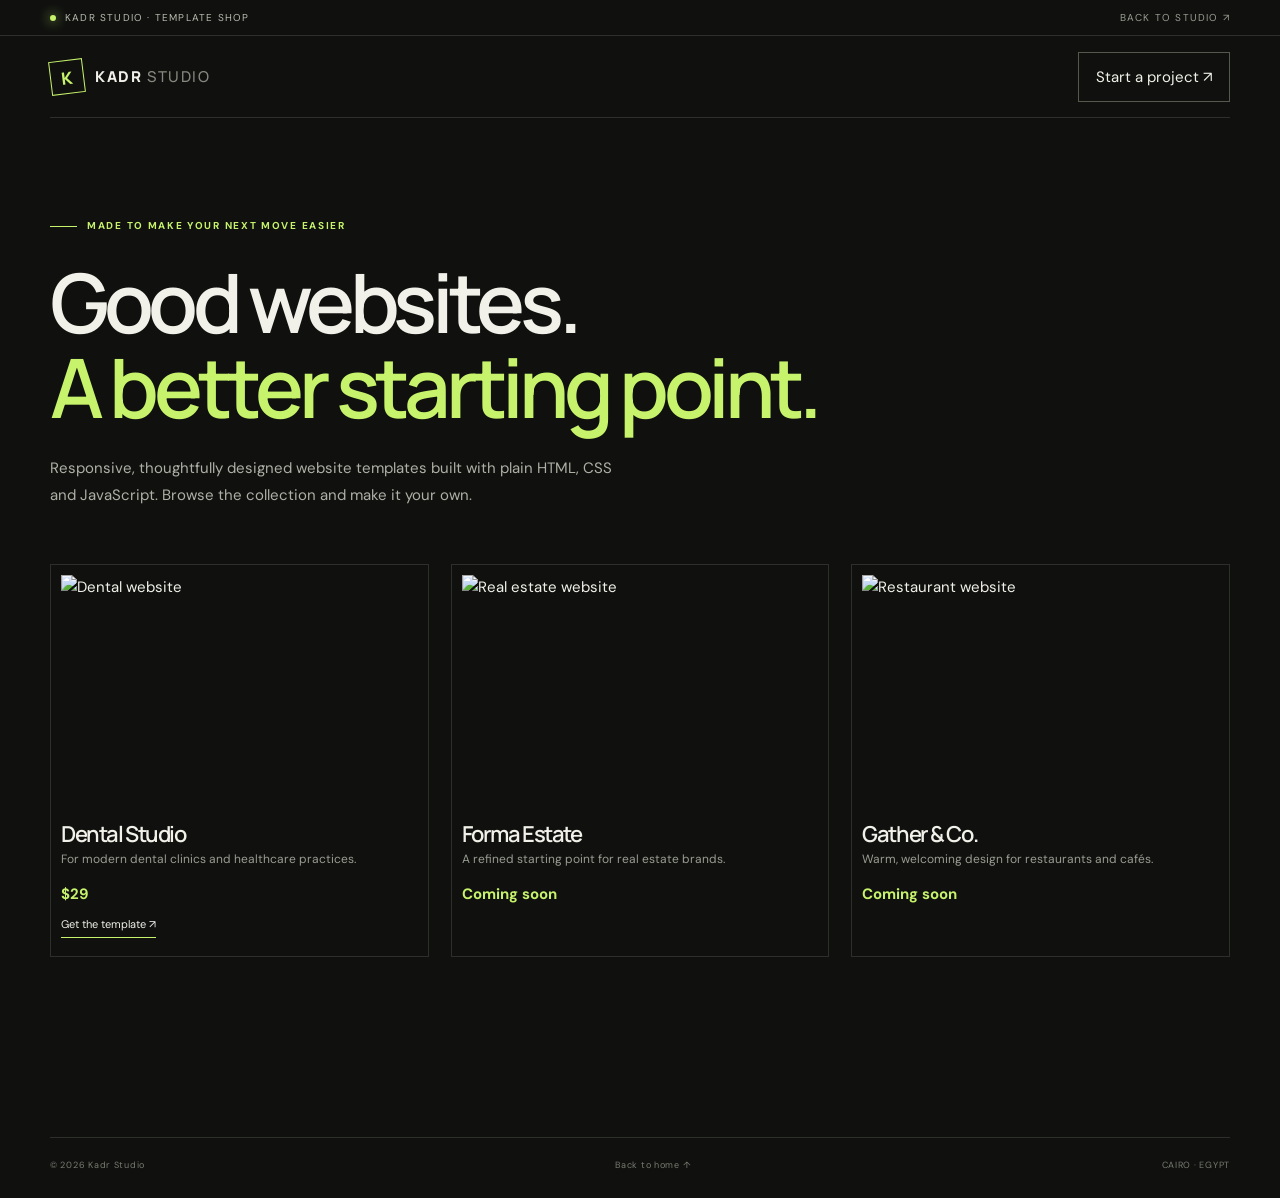
==== templates.html @ 1c86a4fd "Add files via upload" ====
<!DOCTYPE html>
<html lang="en"><head><meta charset="UTF-8"><meta name="viewport" content="width=device-width, initial-scale=1"><meta name="description" content="Premium website templates by Kadr Studio."><title>Templates — Kadr Studio</title><link rel="preconnect" href="https://fonts.googleapis.com"><link rel="preconnect" href="https://fonts.gstatic.com" crossorigin><link href="https://fonts.googleapis.com/css2?family=DM+Sans:wght@400;500;600;700&family=Manrope:wght@400;500;600;700;800&display=swap" rel="stylesheet"><link rel="stylesheet" href="styles.css"><style>.shop{padding:100px 0 130px}.shop h1{font-size:clamp(48px,7vw,82px)}.shop-intro{max-width:580px;color:#aeb0a6;line-height:1.8}.shop-grid{display:grid;grid-template-columns:repeat(3,1fr);gap:22px;margin-top:55px}.shop-card{border:1px solid var(--line);padding:10px}.shop-card img{height:230px;width:100%;object-fit:cover}.shop-card h2{font-size:22px;margin:18px 0 5px}.shop-card p{color:var(--muted);font-size:12px}.shop-card .price{color:var(--accent);font-weight:700}.shop-card a{display:inline-block;margin:10px 0 8px;border-bottom:1px solid var(--accent);padding-bottom:4px;font-size:11px}@media(max-width:650px){.shop-grid{grid-template-columns:1fr}.shop-card img{height:250px}}</style></head><body><div class="announcement"><span class="pulse"></span> Kadr Studio · Template shop <a class="announcement-right" href="index.html">Back to studio ↗</a></div><header class="site-header"><a class="brand" href="index.html"><span class="brand-mark">K</span><span>KADR<span class="brand-light">STUDIO</span></span></a><a class="nav-cta" href="index.html#contact">Start a project ↗</a></header><main class="section-wrap shop"><div class="eyebrow"><span class="eyebrow-line"></span> Made to make your next move easier</div><h1>Good websites.<br><span class="accent-word">A better starting point.</span></h1><p class="shop-intro">Responsive, thoughtfully designed website templates built with plain HTML, CSS and JavaScript. Browse the collection and make it your own.</p><div class="shop-grid"><article class="shop-card"><img src="https://images.unsplash.com/photo-1606811971618-4486d14f3f99?auto=format&fit=crop&w=900&q=85" alt="Dental website"><h2>Dental Studio</h2><p>For modern dental clinics and healthcare practices.</p><span class="price">$29</span><br><a href="https://gumroad.com/" target="_blank" rel="noopener">Get the template ↗</a></article><article class="shop-card"><img src="https://images.unsplash.com/photo-1600607687939-ce8a6c25118c?auto=format&fit=crop&w=900&q=85" alt="Real estate website"><h2>Forma Estate</h2><p>A refined starting point for real estate brands.</p><span class="price">Coming soon</span></article><article class="shop-card"><img src="https://images.unsplash.com/photo-1517248135467-4c7edcad34c4?auto=format&fit=crop&w=900&q=85" alt="Restaurant website"><h2>Gather & Co.</h2><p>Warm, welcoming design for restaurants and cafés.</p><span class="price">Coming soon</span></article></div></main><footer class="footer section-wrap"><div class="footer-bottom"><span>© <span id="year"></span> Kadr Studio</span><a href="index.html">Back to home ↑</a><span>CAIRO · EGYPT</span></div></footer><script>document.getElementById('year').textContent=new Date().getFullYear()</script></body></html>
---- styles.css ----
:root{--bg:#10110f;--panel:#171915;--panel2:#1d201a;--text:#f1f0e9;--muted:#999c91;--line:rgba(240,241,230,.13);--accent:#c6f36b;--accent2:#a9d84d;--font:'DM Sans',sans-serif;--display:'Manrope',sans-serif}*{box-sizing:border-box}html{scroll-behavior:smooth;scroll-padding-top:90px}body{margin:0;background:var(--bg);color:var(--text);font-family:var(--font);font-size:15px;line-height:1.6}a{color:inherit;text-decoration:none}img{display:block;max-width:100%}.section-wrap{width:min(1180px,calc(100% - 64px));margin-inline:auto}.announcement{height:36px;padding:0 max(32px,calc((100% - 1180px)/2));display:flex;align-items:center;gap:9px;border-bottom:1px solid var(--line);font-size:10px;letter-spacing:.12em;text-transform:uppercase;color:#b8baaf}.pulse{width:6px;height:6px;background:var(--accent);border-radius:50%;box-shadow:0 0 12px var(--accent)}.announcement-right{margin-left:auto;color:var(--muted)}.announcement-right span{color:var(--accent);margin-left:7px}.site-header{height:82px;width:min(1180px,calc(100% - 64px));margin:auto;display:flex;align-items:center;justify-content:space-between;border-bottom:1px solid var(--line)}.brand{display:inline-flex;align-items:center;gap:11px;font:800 15px var(--display);letter-spacing:.1em}.brand-mark{width:34px;height:34px;display:grid;place-items:center;border:1px solid var(--accent);color:var(--accent);font:800 17px var(--display);transform:rotate(-7deg)}.brand-light{font-weight:500;color:#85887e;margin-left:5px}.nav{display:flex;align-items:center;gap:34px;font-size:12px;color:#c3c5bb}.nav a:not(.nav-cta):hover,.footer a:hover{color:var(--accent)}.nav-cta{border:1px solid #55594d;padding:12px 17px;color:var(--text)}.nav-cta span,.button span{color:var(--accent);margin-left:14px}.menu-toggle{display:none;background:none;border:0}.hero{min-height:690px;padding-top:100px;position:relative;display:grid;grid-template-columns:1.05fr .95fr;gap:50px;align-items:center;padding-bottom:105px}.eyebrow{display:flex;align-items:center;gap:10px;color:var(--accent);font-size:10px;letter-spacing:.17em;text-transform:uppercase;font-weight:700}.eyebrow-line{width:27px;height:1px;background:var(--accent)}h1,h2,h3,p{margin-top:0}h1,h2{font-family:var(--display);letter-spacing:-.065em;line-height:1.04;font-weight:600}h1{font-size:clamp(48px,6vw,78px);margin:26px 0 24px}h2{font-size:clamp(39px,5vw,62px);margin:22px 0 0}.outline-word{-webkit-text-stroke:1px #e7e9dd;color:transparent}.accent-word{color:var(--accent)}.muted{color:#777b70}.hero-intro{max-width:475px;color:#aeb0a6;font-size:16px;line-height:1.8}.hero-actions{display:flex;align-items:center;gap:27px;margin-top:34px}.button{display:inline-flex;align-items:center;justify-content:center;padding:16px 21px;font-size:12px;font-weight:700;letter-spacing:.02em;transition:.25s}.button-primary{background:var(--accent);color:#14170e}.button-primary span{color:#14170e}.button-primary:hover{background:#d8ff91;transform:translateY(-3px)}.text-link{font-size:12px;color:#d8d9d0}.text-link span{color:var(--accent);margin-left:8px}.hero-proof{display:flex;align-items:center;gap:14px;margin-top:64px}.proof-avatars{display:flex}.proof-avatars span{width:29px;height:29px;border-radius:50%;display:grid;place-items:center;margin-right:-7px;background:#30362a;border:1px solid var(--bg);font-size:10px;color:var(--accent)}.proof-avatars span:nth-child(2){background:#4b493d;color:#fff}.proof-avatars span:nth-child(3){background:var(--accent);color:#171a12}.hero-proof p{margin:0;color:#8f9388;font-size:10px;line-height:1.6}.hero-proof strong{color:#e5e6dc;font-size:11px}.hero-visual{position:relative;padding:25px 0 36px 25px}.hero-visual:before{content:"";position:absolute;width:85%;height:88%;right:0;top:9%;border:1px solid rgba(198,243,107,.2);z-index:-1}.visual-topline{display:flex;justify-content:space-between;font-size:8px;letter-spacing:.13em;color:#85897e;margin:0 0 13px}.hero-device{background:#d9d9d0;padding:7px;box-shadow:0 30px 90px #0008;transform:rotate(1.5deg)}.device-browser{height:24px;display:flex;align-items:center;gap:5px;padding:0 8px;color:#62645c;font-size:8px}.device-browser i{width:5px;height:5px;border-radius:50%;background:#a2a49a}.device-browser span{margin:auto}.device-browser b{font-size:11px}.device-screen{height:380px;position:relative;overflow:hidden;background:#e9e8df;color:#12302c}.device-screen:after{content:"";position:absolute;inset:0;background:linear-gradient(90deg,#e9e8df 0%,#e9e8dfed 48%,#e9e8df22 100%)}.mock-nav{position:relative;z-index:2;display:flex;justify-content:space-between;padding:18px 22px;font:700 9px var(--display);letter-spacing:.1em}.mock-nav strong span{font-weight:400}.mock-nav small{font:600 6px var(--font);letter-spacing:.08em}.mock-content{position:relative;z-index:2;padding:55px 0 0 28px}.mock-kicker{font-size:7px;letter-spacing:.17em}.mock-title{font:500 43px/.98 var(--display);letter-spacing:-.07em;margin:17px 0}.mock-title em{font-family:Georgia,serif;font-weight:400;color:#3b8278}.mock-description{font-size:8px;color:#62706a}.mock-button{display:inline-block;margin-top:22px;background:#123b35;color:#fff;padding:11px 14px;font-size:7px;letter-spacing:.1em}.mock-photo{position:absolute;right:0;top:0;width:54%;height:100%;object-fit:cover;opacity:.85}.mock-caption{position:absolute;z-index:3;bottom:12px;left:28px;font-size:6px;letter-spacing:.13em}.floating-note{position:absolute;bottom:3px;left:-3px;background:#20231c;border:1px solid #3d4434;padding:14px 17px;display:flex;gap:12px;align-items:center;box-shadow:0 12px 35px #0006}.note-icon{font-size:21px;color:var(--accent)}.floating-note strong,.floating-note small{display:block}.floating-note strong{font-size:10px}.floating-note small{font-size:9px;color:#92968b}.hero-index{position:absolute;right:0;bottom:0;font-size:10px;letter-spacing:.15em}.hero-index span{color:var(--accent);margin:0 6px}.hero-bottom{position:absolute;bottom:24px;left:0;right:0;display:flex;align-items:center;gap:15px;font-size:8px;letter-spacing:.15em;color:#777b70}.hero-bottom span:last-child{margin-left:auto}.scroll-line{width:75px;height:1px;background:#575b50}.ticker{overflow:hidden;border-block:1px solid var(--line);background:#151712;padding:18px 0}.ticker-track{display:flex;align-items:center;justify-content:space-around;gap:36px;min-width:900px;color:#bfc2b6;font:700 10px var(--display);letter-spacing:.18em}.ticker b{color:var(--accent);font-size:15px}.work-section{padding-top:125px;padding-bottom:115px}.section-heading{display:flex;justify-content:space-between;align-items:end;margin-bottom:55px}.section-heading>p{max-width:300px;color:#92968b;font-size:13px;line-height:1.8;margin:0 0 5px}.project-card{display:block}.project-image{height:480px;position:relative;overflow:hidden;background:#20231c}.project-image img{width:100%;height:100%;object-fit:cover;transition:transform .8s}.project-card:hover .project-image img{transform:scale(1.04)}.project-image:after{content:"";position:absolute;inset:0;background:linear-gradient(90deg,#101a16a8,transparent 70%)}.project-label{position:absolute;top:25px;left:27px;z-index:2;font-size:9px;letter-spacing:.15em;color:white}.project-overlay{position:absolute;z-index:2;right:25px;bottom:25px;display:flex;align-items:center;gap:20px;background:var(--accent);color:#171a12;padding:13px 17px;font-size:9px;font-weight:700;letter-spacing:.1em}.project-meta{display:flex;justify-content:space-between;align-items:center;padding:20px 0;border-bottom:1px solid var(--line)}.project-meta h3{font:600 23px var(--display);letter-spacing:-.04em;margin:0 0 5px}.project-meta p{margin:0;color:#92968b;font-size:12px}.project-type{font-size:10px;color:#a0a397}.work-note{display:flex;justify-content:space-between;margin-top:22px;color:#8c9084;font-size:9px;letter-spacing:.12em}.work-note a{color:var(--accent);letter-spacing:0;margin-left:8px}.services-section{background:#171a15;padding:110px 0 120px}.service-list{border-top:1px solid var(--line)}.service-row{display:grid;grid-template-columns:70px 1fr 30px;gap:15px;align-items:start;padding:27px 0;border-bottom:1px solid var(--line);transition:padding .25s}.service-row:hover{padding-left:12px}.service-number{font-size:10px;color:var(--accent);padding-top:7px}.service-row h3{font:600 25px var(--display);letter-spacing:-.04em;margin:0 0 6px}.service-row p{font-size:12px;color:#969a8f;margin:0;max-width:550px}.service-arrow{color:var(--accent);font-size:20px}.templates-section{padding-top:120px;padding-bottom:125px}.template-intro{display:flex;align-items:end;justify-content:space-between;margin-bottom:48px}.button-outline{border:1px solid #55594d;color:#e7e9df}.button-outline:hover{border-color:var(--accent);color:var(--accent)}.template-grid{display:grid;grid-template-columns:repeat(3,1fr);gap:18px}.template-card{min-width:0}.template-thumb{height:260px;position:relative;overflow:hidden;background:#252920}.template-thumb img{width:100%;height:100%;object-fit:cover;transition:transform .7s;filter:saturate(.8)}.template-card:hover img{transform:scale(1.06)}.template-thumb:after{content:"";position:absolute;inset:0;background:linear-gradient(180deg,#0004,transparent 45%,#0005)}.template-tag{position:absolute;z-index:1;top:15px;left:15px;background:#10120fd9;padding:7px 9px;font-size:8px;letter-spacing:.12em}.template-open{position:absolute;z-index:1;right:14px;bottom:13px;font-size:18px;color:white}.template-details{display:flex;justify-content:space-between;align-items:center;padding-top:15px}.template-details h3{font:600 17px var(--display);margin:0 0 3px}.template-details p{font-size:10px;color:#898d81;margin:0}.template-details strong{color:var(--accent);font-size:13px}.template-footnote{font-size:10px;color:#85897e;margin-top:25px}.studio-section{background:var(--accent);color:#171a12;padding:100px 0}.studio-grid{display:grid;grid-template-columns:1fr 1fr;gap:90px}.studio-section .eyebrow{color:#394b20}.studio-section .eyebrow-line{background:#394b20}.studio-heading h2{font-size:clamp(42px,5vw,65px)}.studio-section .accent-word{color:#536e2d}.studio-copy{padding-top:28px}.studio-lead{font:600 22px/1.45 var(--display);letter-spacing:-.04em;max-width:500px}.studio-copy>p:not(.studio-lead){font-size:13px;line-height:1.9;color:#43502f;max-width:490px}.studio-facts{display:flex;gap:30px;margin-top:40px;padding-top:20px;border-top:1px solid #718b45}.studio-facts div{display:flex;flex-direction:column;gap:5px}.studio-facts strong{font:700 19px var(--display)}.studio-facts span{font-size:9px;color:#485632}.process-section{padding-top:120px;padding-bottom:125px}.process-grid{display:grid;grid-template-columns:repeat(3,1fr);border-top:1px solid var(--line);border-bottom:1px solid var(--line)}.process-card{padding:27px 24px 30px 0;border-right:1px solid var(--line)}.process-card+ .process-card{padding-left:24px}.process-card:last-child{border:0}.process-card>span{font-size:9px;letter-spacing:.15em;color:var(--accent)}.process-card h3{font:600 22px var(--display);margin:32px 0 9px}.process-card p{font-size:12px;line-height:1.8;color:#92968b;max-width:270px;margin:0}.contact-section{background:#1a1d17;padding:105px 0 90px;position:relative;overflow:hidden}.contact-section:after{content:"K";position:absolute;right:2%;top:-145px;font:800 500px var(--display);color:#ffffff05;pointer-events:none}.contact-inner{position:relative;z-index:1}.contact-inner h2{font-size:clamp(65px,10vw,125px);margin:28px 0 45px}.contact-bottom{display:flex;justify-content:space-between;align-items:end;border-top:1px solid var(--line);padding-top:25px}.contact-bottom p{font-size:13px;color:#a0a397;line-height:1.8;margin:0}.button-large{padding:20px 25px}.footer{padding-top:50px;padding-bottom:25px}.footer-top{display:flex;justify-content:space-between;align-items:center;padding-bottom:45px}.footer-top p{font:500 17px/1.5 var(--display);letter-spacing:-.03em;color:#c5c7bc;margin:0}.back-top{font-size:9px;letter-spacing:.14em;color:#a1a497}.footer-bottom{border-top:1px solid var(--line);padding-top:20px;display:flex;justify-content:space-between;color:#777b70;font-size:9px;letter-spacing:.08em}.footer-bottom div{display:flex;gap:22px}.reveal{opacity:0;transform:translateY(22px);transition:opacity .7s ease,transform .7s ease}.reveal.visible{opacity:1;transform:translateY(0)}
@media(max-width:850px){.hero{grid-template-columns:1fr;gap:40px;padding-top:75px}.hero-copy{max-width:650px}.hero-visual{width:min(590px,90%);margin:0 auto 25px}.hero{padding-bottom:115px}.section-heading{gap:25px}.studio-grid{gap:40px}.template-thumb{height:210px}}
@media(max-width:620px){.section-wrap,.site-header{width:calc(100% - 38px)}.announcement{padding:0 19px;font-size:8px}.announcement-right{font-size:7px}.site-header{height:70px}.menu-toggle{display:flex;flex-direction:column;gap:6px;padding:10px}.menu-toggle span{width:23px;height:1px;background:var(--text)}.nav{display:none;position:absolute;z-index:10;top:106px;left:0;right:0;background:#171a15;padding:22px 20px 26px;flex-direction:column;align-items:stretch;gap:20px;border-bottom:1px solid var(--line)}.nav.open{display:flex}.nav-cta{text-align:center}.hero{padding-top:65px;min-height:0}.hero h1{font-size:clamp(45px,12vw,65px)}.hero-intro{font-size:14px}.hero-actions{align-items:flex-start;flex-direction:column;gap:19px}.hero-proof{margin-top:40px}.hero-visual{width:100%;padding-left:10px}.device-screen{height:300px}.mock-content{padding:43px 0 0 18px}.mock-title{font-size:34px}.mock-nav{padding:14px}.mock-nav small{font-size:5px}.floating-note{left:-8px;bottom:0;padding:10px 12px}.hero-bottom{font-size:7px;gap:8px}.scroll-line{width:35px}.work-section,.templates-section,.process-section{padding-top:80px;padding-bottom:80px}.section-heading,.template-intro{align-items:flex-start;flex-direction:column;gap:20px;margin-bottom:35px}.section-heading>p{max-width:100%}h2{font-size:42px}.project-image{height:300px}.project-meta{align-items:flex-start;gap:15px;flex-direction:column}.work-note{gap:12px;flex-direction:column}.services-section{padding:80px 0}.service-row{grid-template-columns:35px 1fr 20px;gap:8px;padding:22px 0}.service-row h3{font-size:20px}.service-row p{font-size:11px}.template-grid{grid-template-columns:1fr;gap:28px}.template-thumb{height:250px}.studio-section{padding:75px 0}.studio-grid{grid-template-columns:1fr;gap:15px}.studio-copy{padding-top:0}.studio-lead{font-size:20px}.studio-facts{gap:15px;justify-content:space-between}.studio-facts span{font-size:8px}.process-grid{grid-template-columns:1fr}.process-card,.process-card+.process-card{padding:22px 0;border-right:0;border-bottom:1px solid var(--line)}.process-card h3{margin-top:17px}.contact-section{padding:75px 0}.contact-inner h2{font-size:72px;margin-bottom:32px}.contact-bottom{align-items:flex-start;flex-direction:column;gap:25px}.footer-top{align-items:flex-start;gap:20px;flex-wrap:wrap}.footer-top p{font-size:14px}.back-top{margin-left:auto}.footer-bottom{gap:15px;flex-direction:column}.footer-bottom div{gap:18px}.footer-bottom>span:last-child{display:none}}
@media(prefers-reduced-motion:reduce){*,*:before,*:after{scroll-behavior:auto!important;transition:none!important}.reveal{opacity:1;transform:none}}
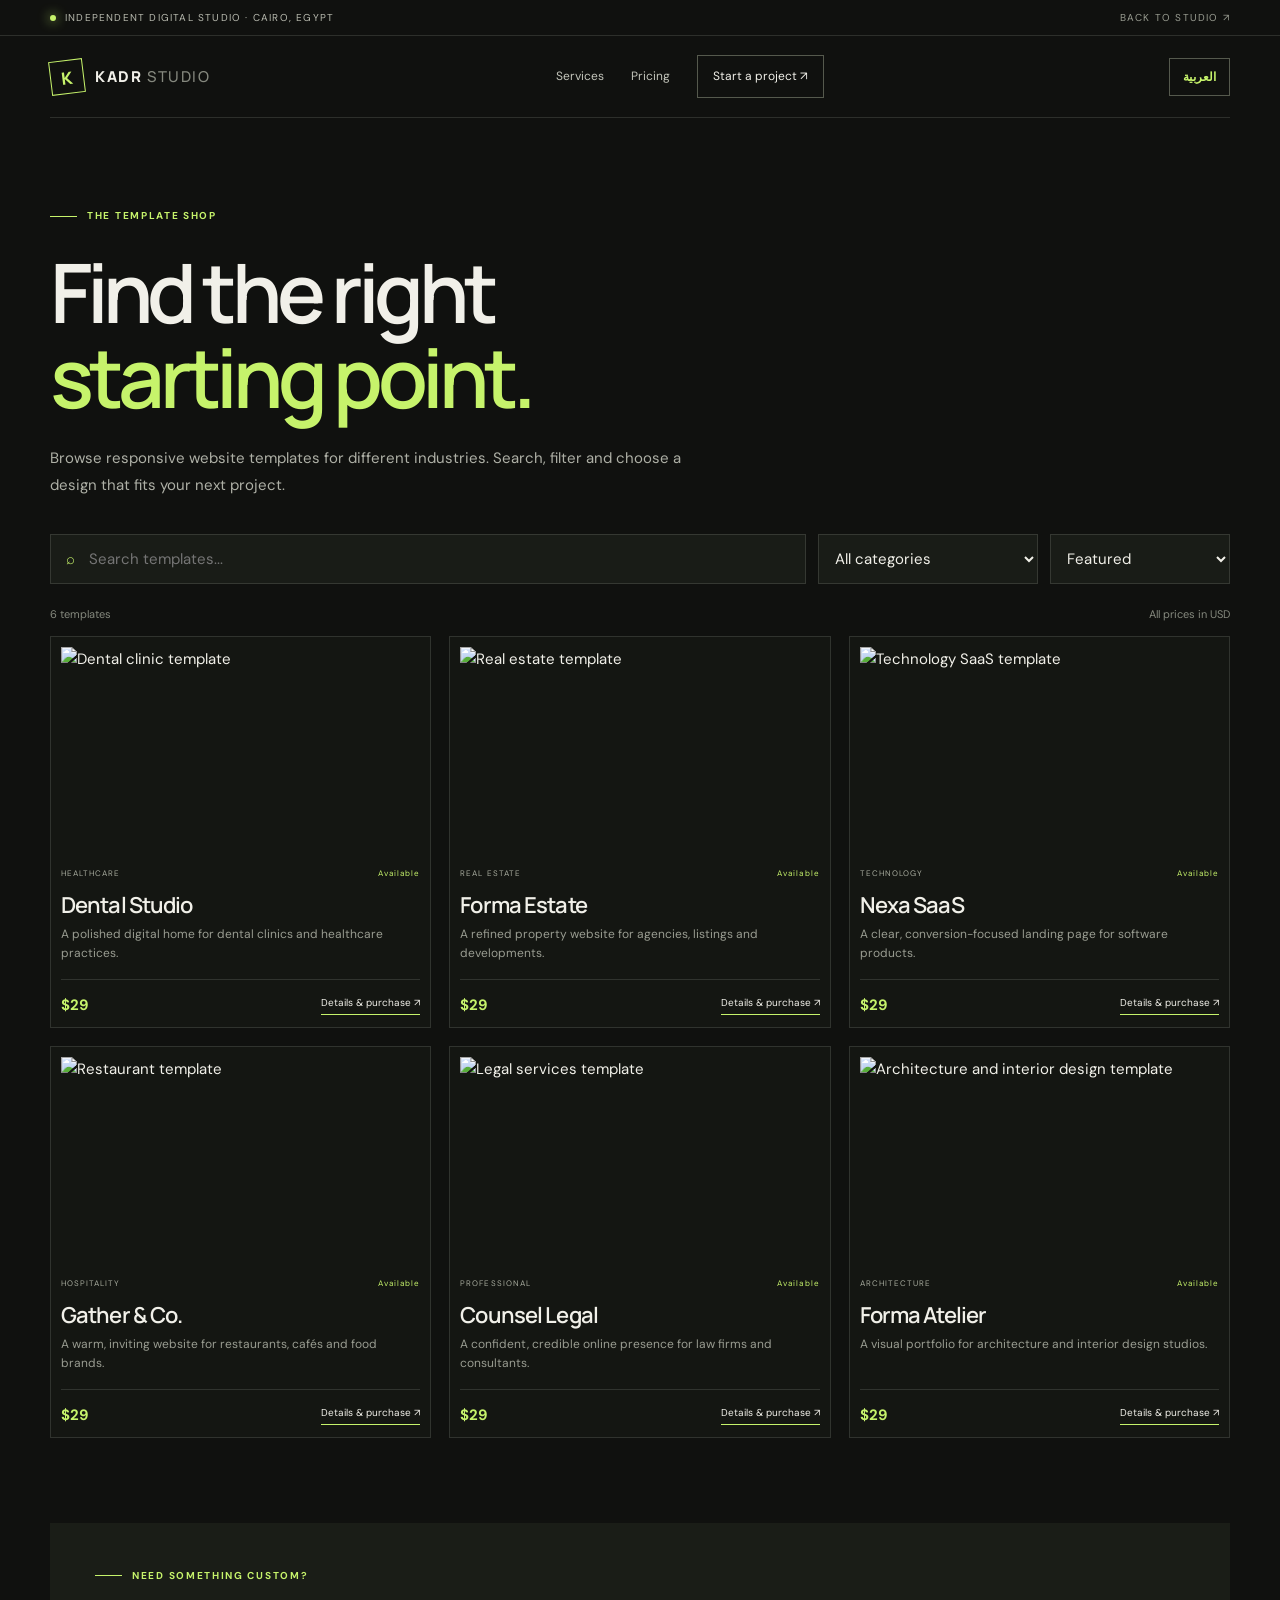
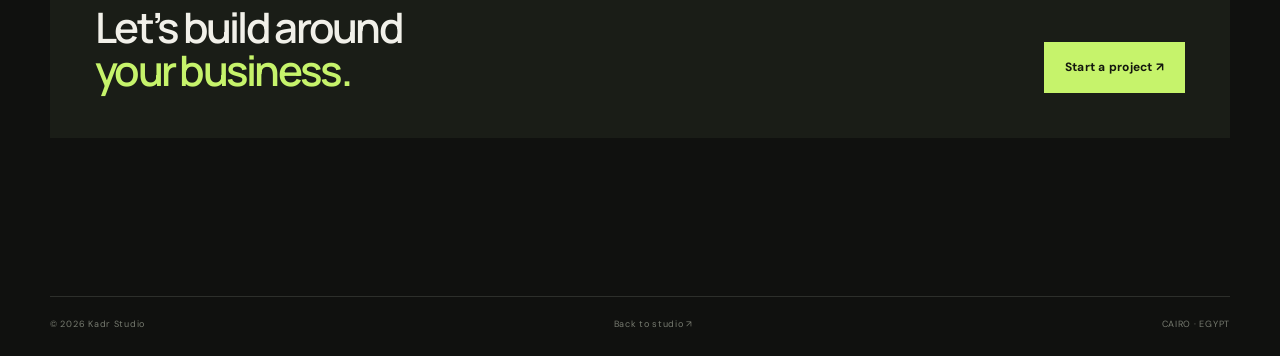
==== commit e736c88f: "Add files via upload" ====
--- a/templates.html
+++ b/templates.html
@@ -1,2 +1,18 @@
-<!DOCTYPE html>
-<html lang="en"><head><meta charset="UTF-8"><meta name="viewport" content="width=device-width, initial-scale=1"><meta name="description" content="Premium website templates by Kadr Studio."><title>Templates — Kadr Studio</title><link rel="preconnect" href="https://fonts.googleapis.com"><link rel="preconnect" href="https://fonts.gstatic.com" crossorigin><link href="https://fonts.googleapis.com/css2?family=DM+Sans:wght@400;500;600;700&family=Manrope:wght@400;500;600;700;800&display=swap" rel="stylesheet"><link rel="stylesheet" href="styles.css"><style>.shop{padding:100px 0 130px}.shop h1{font-size:clamp(48px,7vw,82px)}.shop-intro{max-width:580px;color:#aeb0a6;line-height:1.8}.shop-grid{display:grid;grid-template-columns:repeat(3,1fr);gap:22px;margin-top:55px}.shop-card{border:1px solid var(--line);padding:10px}.shop-card img{height:230px;width:100%;object-fit:cover}.shop-card h2{font-size:22px;margin:18px 0 5px}.shop-card p{color:var(--muted);font-size:12px}.shop-card .price{color:var(--accent);font-weight:700}.shop-card a{display:inline-block;margin:10px 0 8px;border-bottom:1px solid var(--accent);padding-bottom:4px;font-size:11px}@media(max-width:650px){.shop-grid{grid-template-columns:1fr}.shop-card img{height:250px}}</style></head><body><div class="announcement"><span class="pulse"></span> Kadr Studio · Template shop <a class="announcement-right" href="index.html">Back to studio ↗</a></div><header class="site-header"><a class="brand" href="index.html"><span class="brand-mark">K</span><span>KADR<span class="brand-light">STUDIO</span></span></a><a class="nav-cta" href="index.html#contact">Start a project ↗</a></header><main class="section-wrap shop"><div class="eyebrow"><span class="eyebrow-line"></span> Made to make your next move easier</div><h1>Good websites.<br><span class="accent-word">A better starting point.</span></h1><p class="shop-intro">Responsive, thoughtfully designed website templates built with plain HTML, CSS and JavaScript. Browse the collection and make it your own.</p><div class="shop-grid"><article class="shop-card"><img src="https://images.unsplash.com/photo-1606811971618-4486d14f3f99?auto=format&fit=crop&w=900&q=85" alt="Dental website"><h2>Dental Studio</h2><p>For modern dental clinics and healthcare practices.</p><span class="price">$29</span><br><a href="https://gumroad.com/" target="_blank" rel="noopener">Get the template ↗</a></article><article class="shop-card"><img src="https://images.unsplash.com/photo-1600607687939-ce8a6c25118c?auto=format&fit=crop&w=900&q=85" alt="Real estate website"><h2>Forma Estate</h2><p>A refined starting point for real estate brands.</p><span class="price">Coming soon</span></article><article class="shop-card"><img src="https://images.unsplash.com/photo-1517248135467-4c7edcad34c4?auto=format&fit=crop&w=900&q=85" alt="Restaurant website"><h2>Gather & Co.</h2><p>Warm, welcoming design for restaurants and cafés.</p><span class="price">Coming soon</span></article></div></main><footer class="footer section-wrap"><div class="footer-bottom"><span>© <span id="year"></span> Kadr Studio</span><a href="index.html">Back to home ↑</a><span>CAIRO · EGYPT</span></div></footer><script>document.getElementById('year').textContent=new Date().getFullYear()</script></body></html>+<!doctype html>
+<html lang="en" dir="ltr"><head><meta charset="utf-8"><meta name="viewport" content="width=device-width,initial-scale=1"><meta name="description" content="Browse premium website templates by Kadr Studio."><title>Template Shop — Kadr Studio</title><link rel="preconnect" href="https://fonts.googleapis.com"><link rel="preconnect" href="https://fonts.gstatic.com" crossorigin><link href="https://fonts.googleapis.com/css2?family=DM+Sans:wght@400;500;600;700&family=Manrope:wght@400;500;600;700;800&family=Cairo:wght@400;500;600;700;800&display=swap" rel="stylesheet"><link rel="stylesheet" href="styles.css"></head>
+<body><div class="announcement"><span class="pulse"></span><span data-i18n="announcement">Independent digital studio · Cairo, Egypt</span><a class="announcement-right" href="index.html" data-i18n="backStudio">Back to studio ↗</a></div>
+<header class="site-header"><a class="brand" href="index.html"><span class="brand-mark">K</span><span>KADR<span class="brand-light">STUDIO</span></span></a><nav class="nav shop-nav"><a href="index.html#services" data-i18n="navServices">Services</a><a href="index.html#pricing" data-i18n="navPricing">Pricing</a><a class="nav-cta" href="index.html#contact" data-i18n="navContact">Start a project ↗</a></nav><button class="lang-toggle" id="langToggle" type="button">العربية</button></header>
+<main class="section-wrap shop"><div class="eyebrow"><span class="eyebrow-line"></span><span data-i18n="shopEyebrow">The template shop</span></div><h1 data-i18n="catalogTitle">Find the right<br><span class="accent-word">starting point.</span></h1><p class="shop-intro" data-i18n="catalogIntro">Browse responsive website templates for different industries. Search, filter and choose a design that fits your next project.</p>
+<div class="shop-controls"><label class="search-box"><span>⌕</span><input id="templateSearch" type="search" placeholder="Search templates..." data-i18n-placeholder="searchPlaceholder"></label><select id="categoryFilter" aria-label="Filter by category"><option value="all" data-i18n="allCategories">All categories</option><option value="healthcare">Healthcare</option><option value="real-estate">Real estate</option><option value="technology">Technology</option><option value="hospitality">Hospitality</option><option value="professional">Professional services</option><option value="architecture">Architecture</option></select><select id="sortFilter" aria-label="Sort templates"><option value="featured" data-i18n="sortFeatured">Featured</option><option value="price-low" data-i18n="sortPrice">Price: low to high</option><option value="name" data-i18n="sortName">Name: A–Z</option></select></div>
+<div class="results-line"><span id="resultsCount">6 templates</span><span data-i18n="allPrices">All prices in USD</span></div>
+<div class="shop-grid" id="shopGrid">
+<article class="shop-card" data-name="Dental Studio" data-category="healthcare" data-price="29" data-keywords="clinic dentist medical healthcare"><img src="https://images.unsplash.com/photo-1606811971618-4486d14f3f99?auto=format&fit=crop&w=900&q=85" alt="Dental clinic template"><div class="card-meta"><span>HEALTHCARE</span><span class="available" data-i18n="available">Available</span></div><h2>Dental Studio</h2><p data-i18n="dentalDesc">A polished digital home for dental clinics and healthcare practices.</p><div class="shop-card-bottom"><strong class="price">$29</strong><a href="mailto:hello@kadr.studio?subject=Dental%20Studio%20Template" data-i18n="detailsBuy">Details & purchase ↗</a></div></article>
+<article class="shop-card" data-name="Forma Estate" data-category="real-estate" data-price="29" data-keywords="property realtor apartments homes"><img src="https://images.unsplash.com/photo-1600607687939-ce8a6c25118c?auto=format&fit=crop&w=900&q=85" alt="Real estate template"><div class="card-meta"><span>REAL ESTATE</span><span class="available" data-i18n="available">Available</span></div><h2>Forma Estate</h2><p data-i18n="estateDesc">A refined property website for agencies, listings and developments.</p><div class="shop-card-bottom"><strong class="price">$29</strong><a href="mailto:hello@kadr.studio?subject=Forma%20Estate%20Template" data-i18n="detailsBuy">Details & purchase ↗</a></div></article>
+<article class="shop-card" data-name="Nexa SaaS" data-category="technology" data-price="29" data-keywords="software startup app saas tech"><img src="https://images.unsplash.com/photo-1551434678-e076c223a692?auto=format&fit=crop&w=900&q=85" alt="Technology SaaS template"><div class="card-meta"><span>TECHNOLOGY</span><span class="available" data-i18n="available">Available</span></div><h2>Nexa SaaS</h2><p data-i18n="nexaDesc">A clear, conversion-focused landing page for software products.</p><div class="shop-card-bottom"><strong class="price">$29</strong><a href="mailto:hello@kadr.studio?subject=Nexa%20SaaS%20Template" data-i18n="detailsBuy">Details & purchase ↗</a></div></article>
+<article class="shop-card" data-name="Gather & Co." data-category="hospitality" data-price="29" data-keywords="restaurant cafe food hospitality"><img src="https://images.unsplash.com/photo-1517248135467-4c7edcad34c4?auto=format&fit=crop&w=900&q=85" alt="Restaurant template"><div class="card-meta"><span>HOSPITALITY</span><span class="available" data-i18n="available">Available</span></div><h2>Gather & Co.</h2><p data-i18n="gatherDesc">A warm, inviting website for restaurants, cafés and food brands.</p><div class="shop-card-bottom"><strong class="price">$29</strong><a href="mailto:hello@kadr.studio?subject=Gather%20and%20Co%20Template" data-i18n="detailsBuy">Details & purchase ↗</a></div></article>
+<article class="shop-card" data-name="Counsel Legal" data-category="professional" data-price="29" data-keywords="law lawyer attorney legal office"><img src="https://images.unsplash.com/photo-1521791136064-7986c2920216?auto=format&fit=crop&w=900&q=85" alt="Legal services template"><div class="card-meta"><span>PROFESSIONAL</span><span class="available" data-i18n="available">Available</span></div><h2>Counsel Legal</h2><p data-i18n="counselDesc">A confident, credible online presence for law firms and consultants.</p><div class="shop-card-bottom"><strong class="price">$29</strong><a href="mailto:hello@kadr.studio?subject=Counsel%20Legal%20Template" data-i18n="detailsBuy">Details & purchase ↗</a></div></article>
+<article class="shop-card" data-name="Forma Atelier" data-category="architecture" data-price="29" data-keywords="architecture interior design studio portfolio"><img src="https://images.unsplash.com/photo-1600210492486-724fe5c67fb0?auto=format&fit=crop&w=900&q=85" alt="Architecture and interior design template"><div class="card-meta"><span>ARCHITECTURE</span><span class="available" data-i18n="available">Available</span></div><h2>Forma Atelier</h2><p data-i18n="atelierDesc">A visual portfolio for architecture and interior design studios.</p><div class="shop-card-bottom"><strong class="price">$29</strong><a href="mailto:hello@kadr.studio?subject=Forma%20Atelier%20Template" data-i18n="detailsBuy">Details & purchase ↗</a></div></article>
+</div><div class="no-results" id="noResults" hidden data-i18n="noResults">No templates match your search. Try another keyword or category.</div>
+<section class="shop-cta"><div><div class="eyebrow"><span class="eyebrow-line"></span><span data-i18n="needCustom">Need something custom?</span></div><h2 data-i18n="customTitle">Let’s build around<br><span class="accent-word">your business.</span></h2></div><a class="button button-primary" href="index.html#contact" data-i18n="customCta">Start a project ↗</a></section>
+</main><footer class="footer section-wrap"><div class="footer-bottom"><span>© <span id="year"></span> Kadr Studio</span><a href="index.html" data-i18n="backStudio">Back to studio ↑</a><span>CAIRO · EGYPT</span></div></footer>
+<script src="script.js"></script></body></html>
--- a/styles.css
+++ b/styles.css
@@ -1,4 +1,9 @@
- :root{--bg:#10110f;--panel:#171915;--panel2:#1d201a;--text:#f1f0e9;--muted:#999c91;--line:rgba(240,241,230,.13);--accent:#c6f36b;--accent2:#a9d84d;--font:'DM Sans',sans-serif;--display:'Manrope',sans-serif}*{box-sizing:border-box}html{scroll-behavior:smooth;scroll-padding-top:90px}body{margin:0;background:var(--bg);color:var(--text);font-family:var(--font);font-size:15px;line-height:1.6}a{color:inherit;text-decoration:none}img{display:block;max-width:100%}.section-wrap{width:min(1180px,calc(100% - 64px));margin-inline:auto}.announcement{height:36px;padding:0 max(32px,calc((100% - 1180px)/2));display:flex;align-items:center;gap:9px;border-bottom:1px solid var(--line);font-size:10px;letter-spacing:.12em;text-transform:uppercase;color:#b8baaf}.pulse{width:6px;height:6px;background:var(--accent);border-radius:50%;box-shadow:0 0 12px var(--accent)}.announcement-right{margin-left:auto;color:var(--muted)}.announcement-right span{color:var(--accent);margin-left:7px}.site-header{height:82px;width:min(1180px,calc(100% - 64px));margin:auto;display:flex;align-items:center;justify-content:space-between;border-bottom:1px solid var(--line)}.brand{display:inline-flex;align-items:center;gap:11px;font:800 15px var(--display);letter-spacing:.1em}.brand-mark{width:34px;height:34px;display:grid;place-items:center;border:1px solid var(--accent);color:var(--accent);font:800 17px var(--display);transform:rotate(-7deg)}.brand-light{font-weight:500;color:#85887e;margin-left:5px}.nav{display:flex;align-items:center;gap:34px;font-size:12px;color:#c3c5bb}.nav a:not(.nav-cta):hover,.footer a:hover{color:var(--accent)}.nav-cta{border:1px solid #55594d;padding:12px 17px;color:var(--text)}.nav-cta span,.button span{color:var(--accent);margin-left:14px}.menu-toggle{display:none;background:none;border:0}.hero{min-height:690px;padding-top:100px;position:relative;display:grid;grid-template-columns:1.05fr .95fr;gap:50px;align-items:center;padding-bottom:105px}.eyebrow{display:flex;align-items:center;gap:10px;color:var(--accent);font-size:10px;letter-spacing:.17em;text-transform:uppercase;font-weight:700}.eyebrow-line{width:27px;height:1px;background:var(--accent)}h1,h2,h3,p{margin-top:0}h1,h2{font-family:var(--display);letter-spacing:-.065em;line-height:1.04;font-weight:600}h1{font-size:clamp(48px,6vw,78px);margin:26px 0 24px}h2{font-size:clamp(39px,5vw,62px);margin:22px 0 0}.outline-word{-webkit-text-stroke:1px #e7e9dd;color:transparent}.accent-word{color:var(--accent)}.muted{color:#777b70}.hero-intro{max-width:475px;color:#aeb0a6;font-size:16px;line-height:1.8}.hero-actions{display:flex;align-items:center;gap:27px;margin-top:34px}.button{display:inline-flex;align-items:center;justify-content:center;padding:16px 21px;font-size:12px;font-weight:700;letter-spacing:.02em;transition:.25s}.button-primary{background:var(--accent);color:#14170e}.button-primary span{color:#14170e}.button-primary:hover{background:#d8ff91;transform:translateY(-3px)}.text-link{font-size:12px;color:#d8d9d0}.text-link span{color:var(--accent);margin-left:8px}.hero-proof{display:flex;align-items:center;gap:14px;margin-top:64px}.proof-avatars{display:flex}.proof-avatars span{width:29px;height:29px;border-radius:50%;display:grid;place-items:center;margin-right:-7px;background:#30362a;border:1px solid var(--bg);font-size:10px;color:var(--accent)}.proof-avatars span:nth-child(2){background:#4b493d;color:#fff}.proof-avatars span:nth-child(3){background:var(--accent);color:#171a12}.hero-proof p{margin:0;color:#8f9388;font-size:10px;line-height:1.6}.hero-proof strong{color:#e5e6dc;font-size:11px}.hero-visual{position:relative;padding:25px 0 36px 25px}.hero-visual:before{content:"";position:absolute;width:85%;height:88%;right:0;top:9%;border:1px solid rgba(198,243,107,.2);z-index:-1}.visual-topline{display:flex;justify-content:space-between;font-size:8px;letter-spacing:.13em;color:#85897e;margin:0 0 13px}.hero-device{background:#d9d9d0;padding:7px;box-shadow:0 30px 90px #0008;transform:rotate(1.5deg)}.device-browser{height:24px;display:flex;align-items:center;gap:5px;padding:0 8px;color:#62645c;font-size:8px}.device-browser i{width:5px;height:5px;border-radius:50%;background:#a2a49a}.device-browser span{margin:auto}.device-browser b{font-size:11px}.device-screen{height:380px;position:relative;overflow:hidden;background:#e9e8df;color:#12302c}.device-screen:after{content:"";position:absolute;inset:0;background:linear-gradient(90deg,#e9e8df 0%,#e9e8dfed 48%,#e9e8df22 100%)}.mock-nav{position:relative;z-index:2;display:flex;justify-content:space-between;padding:18px 22px;font:700 9px var(--display);letter-spacing:.1em}.mock-nav strong span{font-weight:400}.mock-nav small{font:600 6px var(--font);letter-spacing:.08em}.mock-content{position:relative;z-index:2;padding:55px 0 0 28px}.mock-kicker{font-size:7px;letter-spacing:.17em}.mock-title{font:500 43px/.98 var(--display);letter-spacing:-.07em;margin:17px 0}.mock-title em{font-family:Georgia,serif;font-weight:400;color:#3b8278}.mock-description{font-size:8px;color:#62706a}.mock-button{display:inline-block;margin-top:22px;background:#123b35;color:#fff;padding:11px 14px;font-size:7px;letter-spacing:.1em}.mock-photo{position:absolute;right:0;top:0;width:54%;height:100%;object-fit:cover;opacity:.85}.mock-caption{position:absolute;z-index:3;bottom:12px;left:28px;font-size:6px;letter-spacing:.13em}.floating-note{position:absolute;bottom:3px;left:-3px;background:#20231c;border:1px solid #3d4434;padding:14px 17px;display:flex;gap:12px;align-items:center;box-shadow:0 12px 35px #0006}.note-icon{font-size:21px;color:var(--accent)}.floating-note strong,.floating-note small{display:block}.floating-note strong{font-size:10px}.floating-note small{font-size:9px;color:#92968b}.hero-index{position:absolute;right:0;bottom:0;font-size:10px;letter-spacing:.15em}.hero-index span{color:var(--accent);margin:0 6px}.hero-bottom{position:absolute;bottom:24px;left:0;right:0;display:flex;align-items:center;gap:15px;font-size:8px;letter-spacing:.15em;color:#777b70}.hero-bottom span:last-child{margin-left:auto}.scroll-line{width:75px;height:1px;background:#575b50}.ticker{overflow:hidden;border-block:1px solid var(--line);background:#151712;padding:18px 0}.ticker-track{display:flex;align-items:center;justify-content:space-around;gap:36px;min-width:900px;color:#bfc2b6;font:700 10px var(--display);letter-spacing:.18em}.ticker b{color:var(--accent);font-size:15px}.work-section{padding-top:125px;padding-bottom:115px}.section-heading{display:flex;justify-content:space-between;align-items:end;margin-bottom:55px}.section-heading>p{max-width:300px;color:#92968b;font-size:13px;line-height:1.8;margin:0 0 5px}.project-card{display:block}.project-image{height:480px;position:relative;overflow:hidden;background:#20231c}.project-image img{width:100%;height:100%;object-fit:cover;transition:transform .8s}.project-card:hover .project-image img{transform:scale(1.04)}.project-image:after{content:"";position:absolute;inset:0;background:linear-gradient(90deg,#101a16a8,transparent 70%)}.project-label{position:absolute;top:25px;left:27px;z-index:2;font-size:9px;letter-spacing:.15em;color:white}.project-overlay{position:absolute;z-index:2;right:25px;bottom:25px;display:flex;align-items:center;gap:20px;background:var(--accent);color:#171a12;padding:13px 17px;font-size:9px;font-weight:700;letter-spacing:.1em}.project-meta{display:flex;justify-content:space-between;align-items:center;padding:20px 0;border-bottom:1px solid var(--line)}.project-meta h3{font:600 23px var(--display);letter-spacing:-.04em;margin:0 0 5px}.project-meta p{margin:0;color:#92968b;font-size:12px}.project-type{font-size:10px;color:#a0a397}.work-note{display:flex;justify-content:space-between;margin-top:22px;color:#8c9084;font-size:9px;letter-spacing:.12em}.work-note a{color:var(--accent);letter-spacing:0;margin-left:8px}.services-section{background:#171a15;padding:110px 0 120px}.service-list{border-top:1px solid var(--line)}.service-row{display:grid;grid-template-columns:70px 1fr 30px;gap:15px;align-items:start;padding:27px 0;border-bottom:1px solid var(--line);transition:padding .25s}.service-row:hover{padding-left:12px}.service-number{font-size:10px;color:var(--accent);padding-top:7px}.service-row h3{font:600 25px var(--display);letter-spacing:-.04em;margin:0 0 6px}.service-row p{font-size:12px;color:#969a8f;margin:0;max-width:550px}.service-arrow{color:var(--accent);font-size:20px}.templates-section{padding-top:120px;padding-bottom:125px}.template-intro{display:flex;align-items:end;justify-content:space-between;margin-bottom:48px}.button-outline{border:1px solid #55594d;color:#e7e9df}.button-outline:hover{border-color:var(--accent);color:var(--accent)}.template-grid{display:grid;grid-template-columns:repeat(3,1fr);gap:18px}.template-card{min-width:0}.template-thumb{height:260px;position:relative;overflow:hidden;background:#252920}.template-thumb img{width:100%;height:100%;object-fit:cover;transition:transform .7s;filter:saturate(.8)}.template-card:hover img{transform:scale(1.06)}.template-thumb:after{content:"";position:absolute;inset:0;background:linear-gradient(180deg,#0004,transparent 45%,#0005)}.template-tag{position:absolute;z-index:1;top:15px;left:15px;background:#10120fd9;padding:7px 9px;font-size:8px;letter-spacing:.12em}.template-open{position:absolute;z-index:1;right:14px;bottom:13px;font-size:18px;color:white}.template-details{display:flex;justify-content:space-between;align-items:center;padding-top:15px}.template-details h3{font:600 17px var(--display);margin:0 0 3px}.template-details p{font-size:10px;color:#898d81;margin:0}.template-details strong{color:var(--accent);font-size:13px}.template-footnote{font-size:10px;color:#85897e;margin-top:25px}.studio-section{background:var(--accent);color:#171a12;padding:100px 0}.studio-grid{display:grid;grid-template-columns:1fr 1fr;gap:90px}.studio-section .eyebrow{color:#394b20}.studio-section .eyebrow-line{background:#394b20}.studio-heading h2{font-size:clamp(42px,5vw,65px)}.studio-section .accent-word{color:#536e2d}.studio-copy{padding-top:28px}.studio-lead{font:600 22px/1.45 var(--display);letter-spacing:-.04em;max-width:500px}.studio-copy>p:not(.studio-lead){font-size:13px;line-height:1.9;color:#43502f;max-width:490px}.studio-facts{display:flex;gap:30px;margin-top:40px;padding-top:20px;border-top:1px solid #718b45}.studio-facts div{display:flex;flex-direction:column;gap:5px}.studio-facts strong{font:700 19px var(--display)}.studio-facts span{font-size:9px;color:#485632}.process-section{padding-top:120px;padding-bottom:125px}.process-grid{display:grid;grid-template-columns:repeat(3,1fr);border-top:1px solid var(--line);border-bottom:1px solid var(--line)}.process-card{padding:27px 24px 30px 0;border-right:1px solid var(--line)}.process-card+ .process-card{padding-left:24px}.process-card:last-child{border:0}.process-card>span{font-size:9px;letter-spacing:.15em;color:var(--accent)}.process-card h3{font:600 22px var(--display);margin:32px 0 9px}.process-card p{font-size:12px;line-height:1.8;color:#92968b;max-width:270px;margin:0}.contact-section{background:#1a1d17;padding:105px 0 90px;position:relative;overflow:hidden}.contact-section:after{content:"K";position:absolute;right:2%;top:-145px;font:800 500px var(--display);color:#ffffff05;pointer-events:none}.contact-inner{position:relative;z-index:1}.contact-inner h2{font-size:clamp(65px,10vw,125px);margin:28px 0 45px}.contact-bottom{display:flex;justify-content:space-between;align-items:end;border-top:1px solid var(--line);padding-top:25px}.contact-bottom p{font-size:13px;color:#a0a397;line-height:1.8;margin:0}.button-large{padding:20px 25px}.footer{padding-top:50px;padding-bottom:25px}.footer-top{display:flex;justify-content:space-between;align-items:center;padding-bottom:45px}.footer-top p{font:500 17px/1.5 var(--display);letter-spacing:-.03em;color:#c5c7bc;margin:0}.back-top{font-size:9px;letter-spacing:.14em;color:#a1a497}.footer-bottom{border-top:1px solid var(--line);padding-top:20px;display:flex;justify-content:space-between;color:#777b70;font-size:9px;letter-spacing:.08em}.footer-bottom div{display:flex;gap:22px}.reveal{opacity:0;transform:translateY(22px);transition:opacity .7s ease,transform .7s ease}.reveal.visible{opacity:1;transform:translateY(0)}
-@media(max-width:850px){.hero{grid-template-columns:1fr;gap:40px;padding-top:75px}.hero-copy{max-width:650px}.hero-visual{width:min(590px,90%);margin:0 auto 25px}.hero{padding-bottom:115px}.section-heading{gap:25px}.studio-grid{gap:40px}.template-thumb{height:210px}}
-@media(max-width:620px){.section-wrap,.site-header{width:calc(100% - 38px)}.announcement{padding:0 19px;font-size:8px}.announcement-right{font-size:7px}.site-header{height:70px}.menu-toggle{display:flex;flex-direction:column;gap:6px;padding:10px}.menu-toggle span{width:23px;height:1px;background:var(--text)}.nav{display:none;position:absolute;z-index:10;top:106px;left:0;right:0;background:#171a15;padding:22px 20px 26px;flex-direction:column;align-items:stretch;gap:20px;border-bottom:1px solid var(--line)}.nav.open{display:flex}.nav-cta{text-align:center}.hero{padding-top:65px;min-height:0}.hero h1{font-size:clamp(45px,12vw,65px)}.hero-intro{font-size:14px}.hero-actions{align-items:flex-start;flex-direction:column;gap:19px}.hero-proof{margin-top:40px}.hero-visual{width:100%;padding-left:10px}.device-screen{height:300px}.mock-content{padding:43px 0 0 18px}.mock-title{font-size:34px}.mock-nav{padding:14px}.mock-nav small{font-size:5px}.floating-note{left:-8px;bottom:0;padding:10px 12px}.hero-bottom{font-size:7px;gap:8px}.scroll-line{width:35px}.work-section,.templates-section,.process-section{padding-top:80px;padding-bottom:80px}.section-heading,.template-intro{align-items:flex-start;flex-direction:column;gap:20px;margin-bottom:35px}.section-heading>p{max-width:100%}h2{font-size:42px}.project-image{height:300px}.project-meta{align-items:flex-start;gap:15px;flex-direction:column}.work-note{gap:12px;flex-direction:column}.services-section{padding:80px 0}.service-row{grid-template-columns:35px 1fr 20px;gap:8px;padding:22px 0}.service-row h3{font-size:20px}.service-row p{font-size:11px}.template-grid{grid-template-columns:1fr;gap:28px}.template-thumb{height:250px}.studio-section{padding:75px 0}.studio-grid{grid-template-columns:1fr;gap:15px}.studio-copy{padding-top:0}.studio-lead{font-size:20px}.studio-facts{gap:15px;justify-content:space-between}.studio-facts span{font-size:8px}.process-grid{grid-template-columns:1fr}.process-card,.process-card+.process-card{padding:22px 0;border-right:0;border-bottom:1px solid var(--line)}.process-card h3{margin-top:17px}.contact-section{padding:75px 0}.contact-inner h2{font-size:72px;margin-bottom:32px}.contact-bottom{align-items:flex-start;flex-direction:column;gap:25px}.footer-top{align-items:flex-start;gap:20px;flex-wrap:wrap}.footer-top p{font-size:14px}.back-top{margin-left:auto}.footer-bottom{gap:15px;flex-direction:column}.footer-bottom div{gap:18px}.footer-bottom>span:last-child{display:none}}
-@media(prefers-reduced-motion:reduce){*,*:before,*:after{scroll-behavior:auto!important;transition:none!important}.reveal{opacity:1;transform:none}}
+ :root{--bg:#10110f;--panel:#171915;--panel2:#1d201a;--text:#f1f0e9;--muted:#999c91;--line:rgba(240,241,230,.13);--accent:#c6f36b;--font:'DM Sans',sans-serif;--display:'Manrope',sans-serif}
+*{box-sizing:border-box}html{scroll-behavior:smooth;scroll-padding-top:95px}body{margin:0;background:var(--bg);color:var(--text);font-family:var(--font);font-size:15px;line-height:1.6}body.arabic{font-family:'Cairo',sans-serif}body.arabic h1,body.arabic h2,body.arabic h3{font-family:'Cairo',sans-serif;letter-spacing:0;line-height:1.35}body.arabic .announcement,body.arabic .eyebrow,body.arabic .template-tag,body.arabic .price-label{letter-spacing:0}body.arabic .announcement-right{margin-left:0;margin-right:auto}body.arabic .hero-bottom span:last-child{margin-left:0;margin-right:auto}body.arabic .floating-note{left:auto;right:-3px}body.arabic .hero-visual{padding:25px 25px 36px 0}body.arabic .hero-visual:before{right:auto;left:0}body.arabic .mock-content{padding:55px 28px 0 0}body.arabic .mock-photo{right:auto;left:0}body.arabic .mock-caption{left:auto;right:28px}body.arabic .service-row:hover{padding-left:0;padding-right:12px}body.arabic .template-tag{left:auto;right:15px}body.arabic .template-open{right:auto;left:14px}body.arabic .project-label{left:auto;right:27px}body.arabic .contact-section:after{right:auto;left:2%}
+a{color:inherit;text-decoration:none}img{display:block;max-width:100%}.section-wrap{width:min(1180px,calc(100% - 64px));margin-inline:auto}.announcement{height:36px;padding:0 max(32px,calc((100% - 1180px)/2));display:flex;align-items:center;gap:9px;border-bottom:1px solid var(--line);font-size:10px;letter-spacing:.12em;text-transform:uppercase;color:#b8baaf}.pulse{width:6px;height:6px;background:var(--accent);border-radius:50%;box-shadow:0 0 12px var(--accent)}.announcement-right{margin-left:auto;color:var(--muted)}.site-header{height:82px;width:min(1180px,calc(100% - 64px));margin:auto;display:flex;align-items:center;justify-content:space-between;border-bottom:1px solid var(--line);gap:20px;position:relative;z-index:5}.brand{display:inline-flex;align-items:center;gap:11px;font:800 15px var(--display);letter-spacing:.1em;white-space:nowrap}.brand-mark{width:34px;height:34px;display:grid;place-items:center;border:1px solid var(--accent);color:var(--accent);font:800 17px var(--display);transform:rotate(-7deg)}.brand-light{font-weight:500;color:#85887e;margin-left:5px}.nav{display:flex;align-items:center;gap:27px;font-size:12px;color:#c3c5bb}.nav a:hover,.footer a:hover{color:var(--accent)}.nav-cta{border:1px solid #55594d;padding:11px 15px;color:var(--text)}.lang-toggle{background:transparent;border:1px solid #55594d;color:var(--accent);padding:10px 13px;font:600 12px var(--font);cursor:pointer}.menu-toggle{display:none;background:none;border:0}.hero{min-height:660px;padding-top:90px;position:relative;display:grid;grid-template-columns:1.05fr .95fr;gap:50px;align-items:center;padding-bottom:105px}.eyebrow{display:flex;align-items:center;gap:10px;color:var(--accent);font-size:10px;letter-spacing:.17em;text-transform:uppercase;font-weight:700}.eyebrow-line{width:27px;height:1px;background:var(--accent)}h1,h2,h3,p{margin-top:0}h1,h2{font-family:var(--display);letter-spacing:-.065em;line-height:1.04;font-weight:600}h1{font-size:clamp(48px,6vw,78px);margin:26px 0 24px}h2{font-size:clamp(39px,5vw,62px);margin:22px 0 0}.outline-word{-webkit-text-stroke:1px #e7e9dd;color:transparent}.accent-word{color:var(--accent)}.muted{color:#777b70}.hero-intro{max-width:475px;color:#aeb0a6;font-size:16px;line-height:1.8}.hero-actions{display:flex;align-items:center;gap:27px;margin-top:34px}.button{display:inline-flex;align-items:center;justify-content:center;padding:16px 21px;font-size:12px;font-weight:700;letter-spacing:.02em;transition:.25s}.button-primary{background:var(--accent);color:#14170e}.button-primary:hover{background:#d8ff91;transform:translateY(-3px)}.text-link{font-size:12px;color:#d8d9d0}.hero-proof{display:flex;align-items:center;gap:14px;margin-top:55px}.proof-avatars{display:flex}.proof-avatars span{width:29px;height:29px;border-radius:50%;display:grid;place-items:center;margin-right:-7px;background:#30362a;border:1px solid var(--bg);font-size:10px;color:var(--accent)}.hero-proof p{margin:0;color:#8f9388;font-size:10px;line-height:1.6}.hero-proof strong{color:#e5e6dc;font-size:11px}.hero-visual{position:relative;padding:25px 0 36px 25px}.hero-visual:before{content:"";position:absolute;width:85%;height:88%;right:0;top:9%;border:1px solid rgba(198,243,107,.2);z-index:-1}.visual-topline{display:flex;justify-content:space-between;font-size:8px;letter-spacing:.13em;color:#85897e;margin:0 0 13px}.hero-device{background:#d9d9d0;padding:7px;box-shadow:0 30px 90px #0008;transform:rotate(1.5deg)}.device-browser{height:24px;display:flex;align-items:center;gap:5px;padding:0 8px;color:#62645c;font-size:8px}.device-browser i{width:5px;height:5px;border-radius:50%;background:#a2a49a}.device-browser span{margin:auto}.device-screen{height:380px;position:relative;overflow:hidden;background:#e9e8df;color:#12302c}.device-screen:after{content:"";position:absolute;inset:0;background:linear-gradient(90deg,#e9e8df 0%,#e9e8dfed 48%,#e9e8df22 100%)}.mock-nav{position:relative;z-index:2;display:flex;justify-content:space-between;padding:18px 22px;font:700 9px var(--display);letter-spacing:.1em}.mock-nav strong span{font-weight:400}.mock-nav small{font:600 6px var(--font);letter-spacing:.08em}.mock-content{position:relative;z-index:2;padding:55px 0 0 28px}.mock-kicker{font-size:7px;letter-spacing:.17em}.mock-title{font:500 43px/.98 var(--display);letter-spacing:-.07em;margin:17px 0}.mock-title em{font-family:Georgia,serif;font-weight:400;color:#3b8278}.mock-description{font-size:8px;color:#62706a}.mock-button{display:inline-block;margin-top:22px;background:#123b35;color:#fff;padding:11px 14px;font-size:7px;letter-spacing:.1em}.mock-photo{position:absolute;right:0;top:0;width:54%;height:100%;object-fit:cover;opacity:.85}.mock-caption{position:absolute;z-index:3;bottom:12px;left:28px;font-size:6px;letter-spacing:.13em}.floating-note{position:absolute;bottom:3px;left:-3px;background:#20231c;border:1px solid #3d4434;padding:14px 17px;display:flex;gap:12px;align-items:center;box-shadow:0 12px 35px #0006}.note-icon{font-size:21px;color:var(--accent)}.floating-note strong,.floating-note small{display:block}.floating-note strong{font-size:10px}.floating-note small{font-size:9px;color:#92968b}.hero-bottom{position:absolute;bottom:24px;left:0;right:0;display:flex;align-items:center;gap:15px;font-size:8px;letter-spacing:.15em;color:#777b70}.hero-bottom span:last-child{margin-left:auto}.scroll-line{width:75px;height:1px;background:#575b50}.ticker{overflow:hidden;border-block:1px solid var(--line);background:#151712;padding:18px 0}.ticker-track{display:flex;align-items:center;justify-content:space-around;gap:36px;min-width:900px;color:#bfc2b6;font:700 10px var(--display);letter-spacing:.18em}.ticker b{color:var(--accent);font-size:15px}.work-section{padding-top:115px;padding-bottom:110px}.section-heading{display:flex;justify-content:space-between;align-items:end;margin-bottom:48px;gap:25px}.section-heading>p{max-width:330px;color:#92968b;font-size:13px;line-height:1.8;margin:0 0 5px}.industry-grid{display:grid;grid-template-columns:repeat(3,1fr);gap:17px}.industry-card{height:330px;position:relative;overflow:hidden;background:#20231c}.industry-card img{width:100%;height:100%;object-fit:cover;transition:.7s}.industry-card:hover img{transform:scale(1.05)}.industry-card:after{content:"";position:absolute;inset:0;background:linear-gradient(0deg,#10110fe8,transparent 75%)}.industry-card>div{position:absolute;z-index:1;bottom:22px;left:22px;right:22px}.industry-card span{font-size:9px;letter-spacing:.13em;color:var(--accent)}.industry-card h3{font:600 21px var(--display);margin:8px 0 0}.small-note,.template-footnote,.pricing-foot{color:#85897e;font-size:11px;margin-top:20px}.services-section,.pricing-section{background:#171a15;padding:105px 0 110px}.service-list{border-top:1px solid var(--line)}.service-row{display:grid;grid-template-columns:70px 1fr 30px;gap:15px;align-items:start;padding:25px 0;border-bottom:1px solid var(--line);transition:padding .25s}.service-row:hover{padding-inline-start:12px}.service-number{font-size:10px;color:var(--accent);padding-top:7px}.service-row h3{font:600 24px var(--display);margin:0 0 6px}.service-row p{font-size:12px;color:#969a8f;margin:0;max-width:650px}.service-arrow{color:var(--accent);font-size:20px}.templates-section{padding-top:110px;padding-bottom:115px}.template-intro{display:flex;align-items:end;justify-content:space-between;margin-bottom:42px;gap:25px}.button-outline{border:1px solid #55594d;color:#e7e9df}.button-outline:hover{border-color:var(--accent);color:var(--accent)}.template-grid{display:grid;grid-template-columns:repeat(3,1fr);gap:18px}.template-card{min-width:0}.template-thumb{height:230px;position:relative;overflow:hidden;background:#252920}.template-thumb img{width:100%;height:100%;object-fit:cover;transition:transform .7s;filter:saturate(.8)}.template-card:hover img{transform:scale(1.06)}.template-thumb:after{content:"";position:absolute;inset:0;background:linear-gradient(180deg,#0004,transparent 45%,#0005)}.template-tag{position:absolute;z-index:1;top:15px;left:15px;background:#10120fd9;padding:7px 9px;font-size:8px;letter-spacing:.12em}.template-details{display:flex;justify-content:space-between;align-items:center;padding-top:14px}.template-details h3{font:600 17px var(--display);margin:0 0 3px}.template-details p{font-size:10px;color:#898d81;margin:0}.template-details strong{color:var(--accent);font-size:13px}.studio-section{background:var(--accent);color:#171a12;padding:95px 0}.studio-grid{display:grid;grid-template-columns:1fr 1fr;gap:80px}.studio-section .eyebrow{color:#394b20}.studio-section .eyebrow-line{background:#394b20}.studio-section .accent-word{color:#536e2d}.studio-copy{padding-top:25px}.studio-lead{font:600 22px/1.45 var(--display);letter-spacing:-.04em;max-width:500px}.studio-copy>p:not(.studio-lead){font-size:13px;line-height:1.9;color:#43502f;max-width:490px}.studio-facts{display:flex;gap:30px;margin-top:35px;padding-top:20px;border-top:1px solid #718b45}.studio-facts div{display:flex;flex-direction:column;gap:5px}.studio-facts strong{font:700 19px var(--display)}.studio-facts span{font-size:9px;color:#485632}.contact-section{background:#1a1d17;padding:100px 0 85px;position:relative;overflow:hidden}.contact-section:after{content:"K";position:absolute;right:2%;top:-145px;font:800 500px var(--display);color:#ffffff05;pointer-events:none}.contact-inner{position:relative;z-index:1}.contact-inner h2{font-size:clamp(65px,10vw,125px);margin:28px 0 45px}.contact-bottom{display:flex;justify-content:space-between;align-items:end;border-top:1px solid var(--line);padding-top:25px}.contact-bottom p{font-size:13px;color:#a0a397;line-height:1.8;margin:0}.button-large{padding:20px 25px}.footer{padding-top:48px;padding-bottom:25px}.footer-top{display:flex;justify-content:space-between;align-items:center;padding-bottom:40px}.footer-top p{font:500 17px/1.5 var(--display);color:#c5c7bc;margin:0}.back-top{font-size:9px;letter-spacing:.14em;color:#a1a497}.footer-bottom{border-top:1px solid var(--line);padding-top:20px;display:flex;justify-content:space-between;color:#777b70;font-size:9px;letter-spacing:.08em}.footer-bottom div{display:flex;gap:22px}
+.shop{padding:90px 0 110px}.shop h1{font-size:clamp(48px,7vw,82px)}.shop-intro{max-width:650px;color:#aeb0a6;line-height:1.8}.shop-controls{display:grid;grid-template-columns:1fr 220px 180px;gap:12px;margin-top:35px}.search-box{display:flex;align-items:center;gap:12px;background:#191c17;border:1px solid var(--line);padding:0 15px;color:var(--accent)}.search-box input{width:100%;height:48px;background:transparent;border:0;outline:0;color:var(--text);font:inherit}.shop-controls select{background:#191c17;color:var(--text);border:1px solid var(--line);padding:0 12px;font:inherit;min-width:0}.results-line{display:flex;justify-content:space-between;color:#85897e;font-size:11px;margin:22px 0 13px}.shop-grid{display:grid;grid-template-columns:repeat(3,1fr);gap:18px}.shop-card{border:1px solid var(--line);padding:10px;background:#141612;min-width:0}.shop-card[hidden]{display:none}.shop-card img{height:205px;width:100%;object-fit:cover}.card-meta{display:flex;justify-content:space-between;align-items:center;margin-top:15px;font-size:8px;letter-spacing:.13em;color:#a6aa9d}.available{color:var(--accent)}.shop-card h2{font:600 22px var(--display);letter-spacing:-.04em;margin:10px 0 5px}.shop-card p{color:var(--muted);font-size:12px;min-height:40px}.shop-card-bottom{display:flex;align-items:center;justify-content:space-between;border-top:1px solid var(--line);padding-top:13px;margin-top:14px;gap:8px}.shop-card .price{color:var(--accent);font-weight:700}.shop-card-bottom a{font-size:10px;border-bottom:1px solid var(--accent);padding-bottom:3px}.no-results{padding:45px;text-align:center;color:var(--muted);border:1px dashed var(--line);margin-top:20px}.shop-cta{margin-top:85px;padding:45px;background:#1a1d17;display:flex;align-items:end;justify-content:space-between;gap:20px}.shop-cta h2{font-size:42px}
+@media(max-width:900px){.nav{gap:15px}.hero{grid-template-columns:1fr;gap:35px;padding-top:65px}.hero-copy{max-width:700px}.hero-visual{width:min(590px,90%);margin:0 auto 25px}.section-heading{align-items:flex-start;flex-direction:column}.studio-grid{gap:35px}.shop-controls{grid-template-columns:1fr 1fr}.search-box{grid-column:1/-1}}
+@media(max-width:650px){.section-wrap,.site-header{width:calc(100% - 38px)}.announcement{padding:0 19px;font-size:8px}.site-header{height:70px;gap:8px}.menu-toggle{display:flex;flex-direction:column;gap:6px;padding:9px;order:3}.menu-toggle span{width:22px;height:1px;background:var(--text)}.lang-toggle{margin-left:auto;padding:8px 10px;font-size:11px}.nav{display:none;position:absolute;z-index:10;top:70px;left:0;right:0;background:#171a15;padding:22px 20px 26px;flex-direction:column;align-items:stretch;gap:18px;border:1px solid var(--line)}.nav.open{display:flex}.nav-cta{text-align:center}.hero{padding-top:58px;min-height:0;padding-bottom:100px}.hero h1{font-size:clamp(43px,11vw,63px)}.hero-intro{font-size:14px}.hero-actions{align-items:flex-start;flex-direction:column;gap:18px}.hero-proof{margin-top:38px}.hero-visual{width:100%;padding-left:10px}.device-screen{height:300px}.mock-content{padding:43px 0 0 18px}.mock-title{font-size:34px}.mock-nav{padding:14px}.mock-nav small{font-size:5px}.floating-note{left:-8px;bottom:0;padding:10px 12px}.hero-bottom{font-size:7px;gap:8px}.scroll-line{width:35px}.work-section,.templates-section,.process-section{padding-top:75px;padding-bottom:75px}.industry-grid,.template-grid,.shop-grid{grid-template-columns:1fr;gap:22px}.industry-card{height:270px}.section-heading,.template-intro{margin-bottom:32px}.section-heading>p{max-width:100%}h2{font-size:40px}.services-section,.pricing-section{padding:75px 0}.service-row{grid-template-columns:35px 1fr 20px;gap:8px;padding:20px 0}.service-row h3{font-size:19px}.service-row p{font-size:11px}.template-thumb{height:245px}.studio-section{padding:70px 0}.studio-grid{grid-template-columns:1fr;gap:10px}.studio-copy{padding-top:0}.studio-lead{font-size:20px}.studio-facts{gap:12px;justify-content:space-between}.studio-facts span{font-size:8px}.contact-section{padding:70px 0}.contact-inner h2{font-size:68px;margin-bottom:30px}.contact-bottom{align-items:flex-start;flex-direction:column;gap:23px}.footer-top{align-items:flex-start;gap:18px;flex-wrap:wrap}.footer-top p{font-size:14px}.footer-bottom{gap:14px;flex-direction:column}.footer-bottom div{gap:18px}.footer-bottom>span:last-child{display:none}.shop{padding-top:65px}.shop-controls{grid-template-columns:1fr}.search-box{grid-column:auto}.shop-controls select{height:46px}.shop-card img{height:245px}.shop-cta{padding:28px;align-items:flex-start;flex-direction:column}.shop-cta h2{font-size:34px}}
+body.arabic .section-heading>p,body.arabic .hero-intro,body.arabic .shop-intro,body.arabic .service-row p,body.arabic .shop-card p{line-height:1.9}
+body.arabic .shop-card-bottom,.arabic .template-details{direction:rtl}
+@media(prefers-reduced-motion:reduce){*,*:before,*:after{scroll-behavior:auto!important;transition:none!important}}
